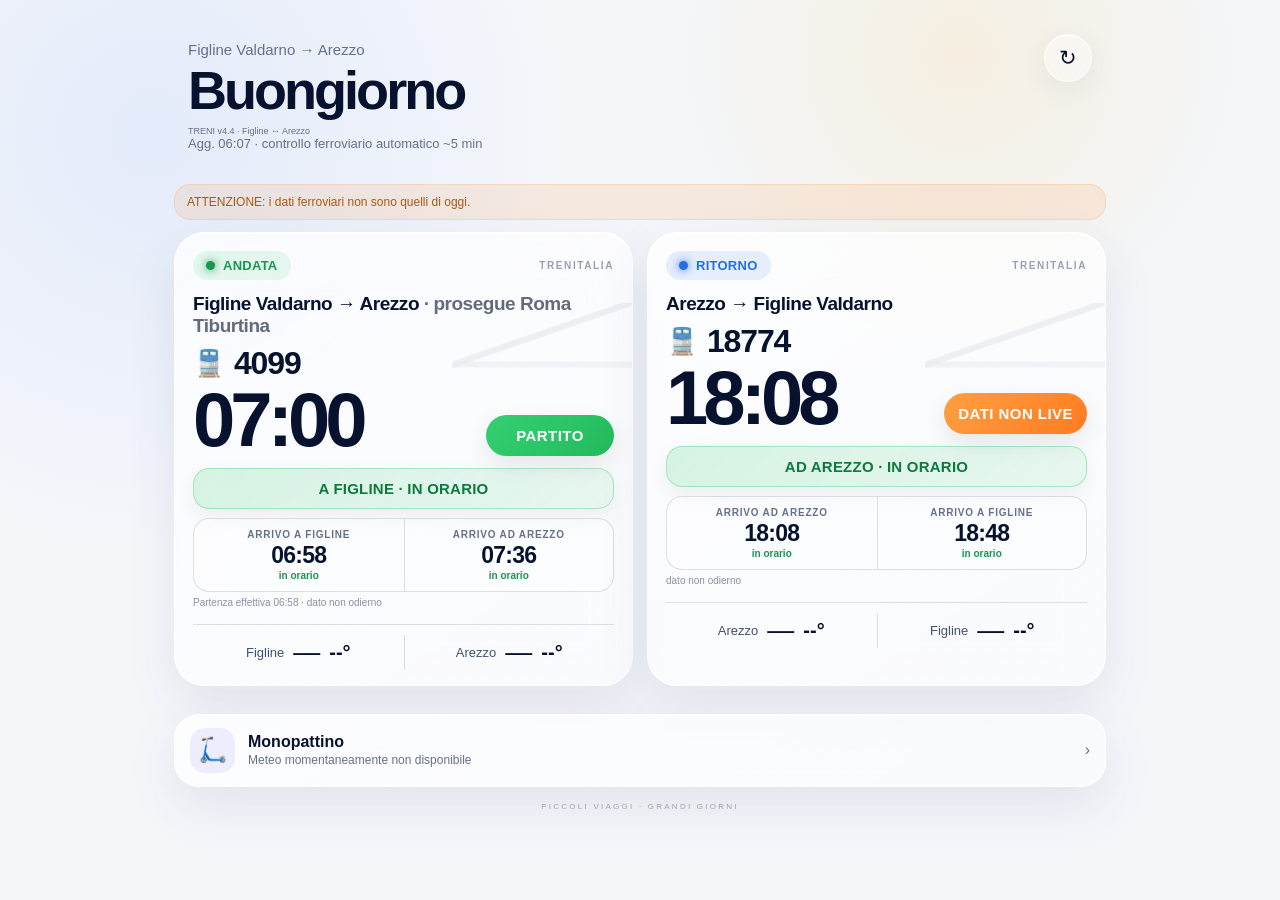
==== treno-v4.html @ 1730303d "Divide la barra orari tra stazione di salita e destinazione" ====
<!doctype html>
<html lang="it">
<head>
  <meta charset="utf-8">
<meta http-equiv="Cache-Control" content="no-cache, no-store, must-revalidate">
<meta http-equiv="Pragma" content="no-cache">
<meta http-equiv="Expires" content="0">
  <meta name="viewport" content="width=device-width,initial-scale=1,viewport-fit=cover">
  <meta name="theme-color" content="#f7f9fc" media="(prefers-color-scheme: light)">
  <meta name="theme-color" content="#080a0f" media="(prefers-color-scheme: dark)">
  <meta name="apple-mobile-web-app-capable" content="yes">
  <meta name="apple-mobile-web-app-status-bar-style" content="black-translucent">
  <meta name="apple-mobile-web-app-title" content="Treni Figline">
  <meta name="format-detection" content="telephone=no">
  <link rel="manifest" href="./manifest.webmanifest">
  <link rel="icon" href="./icon.svg" type="image/svg+xml">
  <title>Treni Figline ↔ Arezzo v4</title>
  <style>
    :root{
      color-scheme:light dark;
      --bg:#f4f6fa;--text:#07122f;--muted:#65708a;--border:rgba(103,116,145,.22);
      --shadow:0 18px 50px rgba(54,72,104,.10);--green:#28c866;--orange:#ff8a2b;
      --red:#ff4d4f;--blue:#3478f6;--purple:#6c63ff;
    }
    *{box-sizing:border-box}
    html,body{margin:0;min-height:100%;background:
      radial-gradient(circle at 75% 6%,rgba(255,209,112,.18),transparent 24%),
      radial-gradient(circle at 12% 15%,rgba(130,170,255,.14),transparent 30%),var(--bg);
      color:var(--text);font-family:-apple-system,BlinkMacSystemFont,"SF Pro Display","Segoe UI",sans-serif;
      -webkit-font-smoothing:antialiased}
    body{min-height:100dvh;overflow-x:hidden}
    button{font:inherit;color:inherit;-webkit-tap-highlight-color:transparent}
    .app{width:min(100%,520px);min-height:100dvh;margin:0 auto;padding:
      max(14px,env(safe-area-inset-top)) max(14px,env(safe-area-inset-right))
      max(16px,env(safe-area-inset-bottom)) max(14px,env(safe-area-inset-left));position:relative}
    .hero{position:relative;min-height:174px;padding:10px 6px 12px;overflow:hidden;border-radius:0 0 34px 34px}
    .hero:before,.hero:after{content:"";position:absolute;pointer-events:none;z-index:-2}
    .hero:before{left:-15%;right:-12%;bottom:4px;height:88px;background:
      radial-gradient(ellipse at 13% 100%,rgba(102,126,162,.22) 0 44%,transparent 45%),
      radial-gradient(ellipse at 48% 105%,rgba(112,133,165,.20) 0 50%,transparent 51%),
      radial-gradient(ellipse at 83% 108%,rgba(83,110,150,.18) 0 49%,transparent 50%)}
    .hero:after{width:92px;height:92px;border-radius:50%;right:18px;top:70px;background:rgba(255,218,128,.24);box-shadow:0 0 55px rgba(255,211,102,.22);z-index:-3}
    .topline{display:flex;align-items:flex-start;justify-content:space-between;gap:10px}
    .route-mini{font-size:15px;color:var(--muted);margin-top:7px}
    h1{font-size:clamp(38px,11vw,54px);letter-spacing:-.055em;line-height:.94;margin:7px 0 10px;font-weight:760}
    .refresh-meta{font-size:13px;color:var(--muted)}
    .actions{display:flex;gap:8px}
    .circle{width:48px;height:48px;border:1px solid rgba(255,255,255,.58);background:rgba(255,255,255,.40);
      backdrop-filter:blur(22px);-webkit-backdrop-filter:blur(22px);border-radius:50%;display:grid;place-items:center;
      font-size:21px;box-shadow:inset 0 1px 0 rgba(255,255,255,.7),0 8px 28px rgba(43,60,90,.08);cursor:pointer}
    .circle:active{transform:scale(.985)}
    .cards{display:grid;gap:14px}
    .glass{background:linear-gradient(145deg,rgba(255,255,255,.78),rgba(255,255,255,.55));
      border:1px solid rgba(255,255,255,.76);backdrop-filter:blur(26px) saturate(145%);
      -webkit-backdrop-filter:blur(26px) saturate(145%);box-shadow:var(--shadow),inset 0 1px 0 rgba(255,255,255,.88)}
    .train-card{border-radius:30px;padding:18px 18px 15px;position:relative;overflow:hidden;min-height:310px}
    .train-card:after{content:"";position:absolute;right:-12px;top:70px;width:190px;height:100px;opacity:.10;
      background:linear-gradient(160deg,transparent 0 34%,rgba(65,89,126,.75) 35% 38%,transparent 39%),
      linear-gradient(180deg,transparent 0 58%,rgba(65,89,126,.55) 59% 64%,transparent 65%);transform:skewX(-8deg);pointer-events:none}
    .card-head{display:flex;align-items:center;justify-content:space-between;gap:10px}
    .trip-pill{display:inline-flex;align-items:center;gap:8px;padding:7px 13px;border-radius:999px;font-size:13px;font-weight:780;letter-spacing:.02em}
    .trip-pill.out{color:#179650;background:rgba(40,200,102,.10)} .trip-pill.back{color:#246de4;background:rgba(52,120,246,.11)}
    .dot{width:9px;height:9px;border-radius:50%;background:currentColor;box-shadow:0 0 10px currentColor}
    .brand{font-size:10px;font-weight:750;letter-spacing:.16em;color:#98a0b3}
    .route-line{font-size:19px;font-weight:650;letter-spacing:-.025em;margin-top:13px}
    .train-number{display:flex;align-items:center;gap:10px;margin-top:8px;font-size:32px;font-weight:780;letter-spacing:-.035em}
    .train-glyph{font-size:26px;opacity:.82}
    .main-row{display:flex;align-items:end;justify-content:space-between;gap:12px;margin-top:3px}
    .departure{font-size:clamp(58px,18vw,82px);font-weight:790;letter-spacing:-.065em;line-height:.93}
    .status-pill{display:inline-flex;align-items:center;justify-content:center;gap:8px;min-width:128px;padding:12px 14px;border-radius:999px;
      font-size:15px;font-weight:800;letter-spacing:.03em;box-shadow:0 9px 24px rgba(0,0,0,.09)}
    .status-pill.ok{background:linear-gradient(135deg,#35cf73,#22ba5b);color:#fff}
    .status-pill.delay{background:linear-gradient(135deg,#ff9f43,#ff7b20);color:#fff}
    .status-pill.bad{background:linear-gradient(135deg,#ff625f,#eb3438);color:#fff}
    .status-pill.neutral{background:rgba(119,130,151,.13);color:var(--muted);box-shadow:none}
    .punctuality{display:flex;align-items:center;justify-content:center;width:100%;margin-top:12px;padding:11px 14px;border-radius:16px;font-size:15px;font-weight:900;letter-spacing:.015em;border:1px solid transparent;box-shadow:0 8px 22px rgba(0,0,0,.06)}
    .punctuality.ok{color:#0d7a3d;background:linear-gradient(135deg,rgba(40,200,102,.18),rgba(40,200,102,.09));border-color:rgba(40,200,102,.32)}
    .punctuality.late{color:#fff;background:linear-gradient(135deg,#ff625f,#e73a40);border-color:rgba(255,77,79,.45);box-shadow:0 10px 24px rgba(231,58,64,.20)}
    .punctuality.early{color:#1e63c9;background:linear-gradient(135deg,rgba(52,120,246,.18),rgba(52,120,246,.09));border-color:rgba(52,120,246,.30)}
    .punctuality.bad{color:#fff;background:linear-gradient(135deg,#ff3b30,#c71f2a);border-color:rgba(255,59,48,.48);box-shadow:0 10px 24px rgba(199,31,42,.22)}
    .timing-split{display:grid;grid-template-columns:1fr 1fr;margin-top:9px;border:1px solid var(--border);border-radius:16px;overflow:hidden;background:rgba(255,255,255,.30)}
    .timing-cell{padding:10px 8px;text-align:center;min-width:0}
    .timing-cell+.timing-cell{border-left:1px solid var(--border)}
    .timing-label{font-size:10px;font-weight:800;letter-spacing:.08em;color:var(--muted);text-transform:uppercase;white-space:nowrap}
    .timing-time{font-size:23px;font-weight:820;letter-spacing:-.035em;margin-top:2px}
    .timing-delta{font-size:10px;font-weight:800;margin-top:1px;color:var(--muted)}
    .timing-delta.late{color:#d6373e}.timing-delta.early{color:#246de4}.timing-delta.ok{color:#179650}
    .subinfo{font-size:14px;color:#4e5a75;margin-top:7px;min-height:19px}
    .live-note{font-size:10px;color:#8791a7;margin-top:5px;min-height:14px}
    .divider{height:1px;background:var(--border);margin:13px 0 10px}
    .weather-strip{display:grid;grid-template-columns:1fr 1fr;align-items:center}
    .weather-item{display:flex;align-items:center;justify-content:center;gap:9px;min-width:0;padding:4px 6px}
    .weather-item+.weather-item{border-left:1px solid var(--border)}
    .weather-city{font-size:13px;color:#42516f;white-space:nowrap}.weather-ico{font-size:27px;line-height:1}
    .weather-temp{font-size:20px;font-weight:700;white-space:nowrap}
    .scooter{border-radius:25px;padding:13px 15px;display:flex;align-items:center;gap:13px;margin-top:14px}
    .scooter-icon{width:45px;height:45px;border-radius:15px;display:grid;place-items:center;font-size:24px;background:rgba(108,99,255,.10)}
    .scooter-copy{min-width:0;flex:1}.scooter-title{font-weight:750;font-size:16px}.scooter-sub{font-size:12px;color:var(--muted);margin-top:2px}
    .notice{display:none;margin:0 0 12px;padding:10px 12px;border-radius:16px;background:rgba(255,138,43,.12);color:#a75a15;
      font-size:12px;border:1px solid rgba(255,138,43,.18)} .notice.show{display:block}
    .footer{text-align:center;color:#a0a7b8;font-size:8px;letter-spacing:.28em;margin:15px 0 0;text-transform:uppercase}
    @media(max-height:760px){
      .app{padding-top:max(8px,env(safe-area-inset-top))}.hero{min-height:128px}.hero:after{top:44px}
      h1{font-size:37px;margin:4px 0 6px}.route-mini{margin-top:2px;font-size:13px}.refresh-meta{font-size:11px}
      .circle{width:42px;height:42px;font-size:18px}.cards{gap:9px}.train-card{min-height:0;padding:14px 15px 12px;border-radius:25px}
      .trip-pill{padding:5px 10px;font-size:11px}.route-line{font-size:16px;margin-top:8px}.train-number{font-size:26px;margin-top:5px}
      .train-glyph{font-size:21px}.departure{font-size:55px}.status-pill{padding:9px 11px;min-width:111px;font-size:13px}
      .subinfo{font-size:12px;margin-top:4px}.live-note{font-size:9px}.divider{margin:9px 0 6px}
      .weather-ico{font-size:22px}.weather-temp{font-size:17px}.weather-city{font-size:11px}
      .scooter{padding:9px 12px;margin-top:9px}.scooter-icon{width:38px;height:38px;font-size:20px}.scooter-title{font-size:14px}.scooter-sub{font-size:10px}.footer{display:none}
    }
    @media(min-width:700px){
      .app{width:min(100%,980px);padding:24px}.hero{min-height:160px;padding-inline:14px}.cards{grid-template-columns:1fr 1fr}
      .scooter{grid-column:1/-1}.train-card{min-height:360px}.departure{font-size:76px}
    }
    @media(prefers-color-scheme:dark){
      :root{--bg:#080a0f;--text:#f5f7ff;--muted:#9aa5bd;--border:rgba(255,255,255,.13);--shadow:0 18px 60px rgba(0,0,0,.26)}
      .glass{background:linear-gradient(145deg,rgba(35,40,53,.82),rgba(18,21,30,.69));border-color:rgba(255,255,255,.12);box-shadow:var(--shadow),inset 0 1px 0 rgba(255,255,255,.10)}
      .circle{background:rgba(40,44,57,.65);border-color:rgba(255,255,255,.11)}.subinfo,.weather-city{color:#b8c1d4}.timing-split{background:rgba(255,255,255,.035)}.punctuality.ok{color:#77e6a2}.punctuality.late{color:#ff8b8e}.punctuality.early{color:#8fb8ff}
    }
  </style>

<script>
(function(){
  try{
    const UI_BUILD="44";
    const u=new URL(location.href);
    if(u.searchParams.get("build")!==UI_BUILD){
      u.searchParams.set("build",UI_BUILD);
      location.replace(u.toString());
      return;
    }
  }catch(e){}

  try{
    if("serviceWorker" in navigator){
      navigator.serviceWorker.getRegistrations().then(function(rs){
        return Promise.all(rs.map(function(r){return r.unregister();}));
      }).catch(function(){});
    }
    if("caches" in window){
      caches.keys().then(function(keys){
        return Promise.all(keys.map(function(k){return caches.delete(k);}));
      }).catch(function(){});
    }
  }catch(e){}
})();
</script>

</head>
<body>
<main class="app">
  <section class="hero">
    <div class="topline">
      <div>
        <div class="route-mini">Figline Valdarno → Arezzo</div>
        <h1 id="greeting">Buongiorno</h1><div style="font-size:9px;color:var(--muted);margin-top:4px">TRENI v4.4 · Figline ↔ Arezzo</div>
        <div id="refreshMeta" class="refresh-meta">Caricamento dati…</div>
      </div>
      <div class="actions"><button id="refreshBtn" class="circle" type="button" aria-label="Aggiorna">↻</button></div>
    </div>
  </section>

  <div id="notice" class="notice"></div>

  <section class="cards">
    <article class="train-card glass">
      <div class="card-head"><span class="trip-pill out"><span class="dot"></span>ANDATA</span><span class="brand">TRENITALIA</span></div>
      <div class="route-line">Figline Valdarno → Arezzo <span style="opacity:.62">· prosegue Roma Tiburtina</span></div>
      <div class="train-number"><span class="train-glyph">🚆</span><span>4099</span></div>
      <div class="main-row"><div id="outDeparture" class="departure">07:00</div><div id="outStatus" class="status-pill neutral">PROGRAMMATO</div></div>
      <div id="outPunctuality" class="punctuality ok">A FIGLINE · IN ORARIO</div><div id="outInfo" class="timing-split">
        <div class="timing-cell"><div class="timing-label">Arrivo a Figline</div><div id="outBoardTime" class="timing-time">07:00</div><div id="outBoardDelta" class="timing-delta ok">in orario</div></div>
        <div class="timing-cell"><div class="timing-label">Arrivo ad Arezzo</div><div id="outDestTime" class="timing-time">07:36</div><div id="outDestDelta" class="timing-delta ok">in orario</div></div>
      </div>
      <div id="outLive" class="live-note">Dati live in caricamento…</div>
      <div class="divider"></div>
      <div class="weather-strip">
        <div class="weather-item"><span class="weather-city">Figline</span><span id="fmI" class="weather-ico">—</span><span id="fmT" class="weather-temp">--°</span></div>
        <div class="weather-item"><span class="weather-city">Arezzo</span><span id="amI" class="weather-ico">—</span><span id="amT" class="weather-temp">--°</span></div>
      </div>
    </article>

    <article class="train-card glass">
      <div class="card-head"><span class="trip-pill back"><span class="dot"></span>RITORNO</span><span class="brand">TRENITALIA</span></div>
      <div class="route-line">Arezzo → Figline Valdarno</div>
      <div class="train-number"><span class="train-glyph">🚆</span><span>18774</span></div>
      <div class="main-row"><div id="backDeparture" class="departure">18:08</div><div id="backStatus" class="status-pill neutral">PROGRAMMATO</div></div>
      <div id="backPunctuality" class="punctuality ok">AD AREZZO · IN ORARIO</div><div id="backInfo" class="timing-split">
        <div class="timing-cell"><div class="timing-label">Arrivo ad Arezzo</div><div id="backBoardTime" class="timing-time">18:08</div><div id="backBoardDelta" class="timing-delta ok">in orario</div></div>
        <div class="timing-cell"><div class="timing-label">Arrivo a Figline</div><div id="backDestTime" class="timing-time">18:48</div><div id="backDestDelta" class="timing-delta ok">in orario</div></div>
      </div>
      <div id="backLive" class="live-note">Dati live in caricamento…</div>
      <div class="divider"></div>
      <div class="weather-strip">
        <div class="weather-item"><span class="weather-city">Arezzo</span><span id="aeI" class="weather-ico">—</span><span id="aeT" class="weather-temp">--°</span></div>
        <div class="weather-item"><span class="weather-city">Figline</span><span id="feI" class="weather-ico">—</span><span id="feT" class="weather-temp">--°</span></div>
      </div>
    </article>

    <aside class="scooter glass">
      <div class="scooter-icon">🛴</div>
      <div class="scooter-copy"><div class="scooter-title">Monopattino</div><div id="scooterNote" class="scooter-sub">Controlla pioggia e ritardo prima di uscire</div></div>
      <div style="color:var(--muted)">›</div>
    </aside>
  </section>
  <div class="footer">piccoli viaggi · grandi giorni</div>
</main>

<script>
(()=>{
"use strict";
const VERSION="4.4-github-only";
const FIGLINE={lat:43.6198,lon:11.4719}, AREZZO={lat:43.4633,lon:11.8796};
const $=s=>document.querySelector(s);
const ui={
 greeting:$("#greeting"),meta:$("#refreshMeta"),refresh:$("#refreshBtn"),notice:$("#notice"),
 outDeparture:$("#outDeparture"),outStatus:$("#outStatus"),outPunctuality:$("#outPunctuality"),outInfo:$("#outInfo"),outLive:$("#outLive"),outBoardTime:$("#outBoardTime"),outBoardDelta:$("#outBoardDelta"),outDestTime:$("#outDestTime"),outDestDelta:$("#outDestDelta"),
 backDeparture:$("#backDeparture"),backStatus:$("#backStatus"),backPunctuality:$("#backPunctuality"),backInfo:$("#backInfo"),backLive:$("#backLive"),backBoardTime:$("#backBoardTime"),backBoardDelta:$("#backBoardDelta"),backDestTime:$("#backDestTime"),backDestDelta:$("#backDestDelta"),
 fmI:$("#fmI"),fmT:$("#fmT"),amI:$("#amI"),amT:$("#amT"),aeI:$("#aeI"),aeT:$("#aeT"),feI:$("#feI"),feT:$("#feT"),
 scooter:$("#scooterNote")
};
function romeDateParts(date=new Date()){
 const p=new Intl.DateTimeFormat("en-CA",{timeZone:"Europe/Rome",year:"numeric",month:"2-digit",day:"2-digit",hour:"2-digit",minute:"2-digit",hourCycle:"h23"}).formatToParts(date);
 return Object.fromEntries(p.filter(x=>x.type!=="literal").map(x=>[x.type,x.value]));
}
function todayRome(){const p=romeDateParts();return `${p.year}-${p.month}-${p.day}`}
function clock(date=new Date()){const p=romeDateParts(date);return `${p.hour}:${p.minute}`}
function setGreeting(){const h=Number(romeDateParts().hour);ui.greeting.textContent=h<12?"Buongiorno":h<18?"Buon pomeriggio":"Buonasera"}
function statusClass(el,c){el.className="status-pill "+c}

function dataAgeMinutes(iso){
 if(!iso)return Infinity;
 const t=Date.parse(iso); if(!Number.isFinite(t))return Infinity;
 return Math.max(0,(Date.now()-t)/60000);
}

function renderTrain(key,d){
 const dep=key==="out"?ui.outDeparture:ui.backDeparture, st=key==="out"?ui.outStatus:ui.backStatus,
 punct=key==="out"?ui.outPunctuality:ui.backPunctuality,
 inf=key==="out"?ui.outInfo:ui.backInfo, live=key==="out"?ui.outLive:ui.backLive;
 if(d?.departureScheduled)dep.textContent=d.departureScheduled;
 let cls="neutral",txt="IN ORARIO";
 const boardingDelay=Number(d?.boardingDelayMinutes ?? d?.delayMinutes ?? 0);
 if(d?.cancelled){txt="SOPPRESSO";cls="bad"}
 else if(d?.departureActual){
   txt=boardingDelay>0?`PARTITO +${Math.round(boardingDelay)}`:"PARTITO";
   cls=boardingDelay>=15?"bad":boardingDelay>0?"delay":"ok";
 }
 else if(boardingDelay>0){
   txt=`+ ${Math.round(boardingDelay)} MIN`;
   cls=boardingDelay>=15?"bad":"delay";
 }else{
   txt="IN ORARIO";cls="ok";
 }
 st.textContent=txt;statusClass(st,cls);

 const stationLabel=key==="out"?"A FIGLINE":"AD AREZZO";
 let pTxt="IN ORARIO",pCls="ok";
 if(d?.cancelled){pTxt="SOPPRESSO";pCls="bad"}
 else if(boardingDelay>0){pTxt=`+ ${Math.round(boardingDelay)} MIN`;pCls="late"}
 else if(boardingDelay<0){pTxt=`− ${Math.abs(Math.round(boardingDelay))} MIN`;pCls="early"}
 punct.textContent=`${stationLabel} · ${pTxt}`;
 punct.className="punctuality "+pCls;

 const boardTime=d?.boardingArrivalActual||d?.boardingArrivalExpected||d?.departureExpected||d?.departureScheduled||"--:--";
 const destTime=d?.arrivalActual||d?.arrivalExpected||d?.arrivalScheduled||"--:--";
 const destDelay=Number(d?.destinationDelayMinutes ?? d?.delayMinutes ?? 0);
 const boardTimeEl=key==="out"?ui.outBoardTime:ui.backBoardTime;
 const boardDeltaEl=key==="out"?ui.outBoardDelta:ui.backBoardDelta;
 const destTimeEl=key==="out"?ui.outDestTime:ui.backDestTime;
 const destDeltaEl=key==="out"?ui.outDestDelta:ui.backDestDelta;
 const deltaView=(mins)=>{
   const n=Math.round(Number(mins)||0);
   if(n>0)return {text:`+${n} min`,cls:"late"};
   if(n<0)return {text:`−${Math.abs(n)} min`,cls:"early"};
   return {text:"in orario",cls:"ok"};
 };
 const bd=deltaView(boardingDelay),dd=deltaView(destDelay);
 boardTimeEl.textContent=boardTime; boardDeltaEl.textContent=bd.text; boardDeltaEl.className="timing-delta "+bd.cls;
 destTimeEl.textContent=destTime; destDeltaEl.textContent=dd.text; destDeltaEl.className="timing-delta "+dd.cls;
 let bits=[];
 if(d?.departureActual)bits.push(`Partenza effettiva ${d.departureActual}`);
 else if(d?.trainStarted && d?.lastDetection)bits.push(`Treno in viaggio · ultimo rilevamento: ${d.lastDetection}`);
 else if(d?.lastDetection && d.lastDetection!=="--")bits.push(`Ultimo rilevamento: ${d.lastDetection}`);
 if(d?.dataDate && d.dataDate!==todayRome())bits.push("dato non odierno");
 if(d?.fetchError)bits.push("ultimo aggiornamento live non riuscito");
 live.textContent=bits.length?bits.join(" · "):"Stato live ViaggiaTreno";
}
function weatherIcon(code){
 code=Number(code);if(code===0)return"☀️";if([1,2].includes(code))return"🌤️";if(code===3)return"☁️";
 if([45,48].includes(code))return"🌫️";if([51,53,55,56,57].includes(code))return"🌦️";
 if([61,63,65,66,67,80,81,82].includes(code))return"🌧️";if([71,73,75,77,85,86].includes(code))return"🌨️";
 if([95,96,99].includes(code))return"⛈️";return"🌥️";
}
async function forecast(point){
 const q=new URLSearchParams({latitude:String(point.lat),longitude:String(point.lon),hourly:"temperature_2m,weather_code,precipitation_probability",timezone:"Europe/Rome",forecast_days:"1"});
 const r=await fetch(`https://api.open-meteo.com/v1/forecast?${q}`,{cache:"no-store"});if(!r.ok)throw new Error("meteo");return r.json();
}
function atHour(d,h){
 const hh=String(h).padStart(2,"0")+":00",times=d?.hourly?.time||[];let i=times.findIndex(x=>x.endsWith(hh));if(i<0)i=0;
 return {temp:Math.round(d.hourly.temperature_2m[i]),code:d.hourly.weather_code[i],rain:Number(d.hourly.precipitation_probability[i]||0)}
}
function putWeather(o,ico,temp){ico.textContent=weatherIcon(o.code);temp.textContent=`${o.temp}°`}
async function loadWeather(){
 try{
  const [f,a]=await Promise.all([forecast(FIGLINE),forecast(AREZZO)]);
  const fm=atHour(f,7),am=atHour(a,8),ae=atHour(a,18),fe=atHour(f,19);
  putWeather(fm,ui.fmI,ui.fmT);putWeather(am,ui.amI,ui.amT);putWeather(ae,ui.aeI,ui.aeT);putWeather(fe,ui.feI,ui.feT);
  const wet=[fm,am,ae,fe].some(x=>x.rain>=45||["🌧️","⛈️","🌨️"].includes(weatherIcon(x.code)));
  ui.scooter.textContent=wet?"Possibile pioggia: controlla prima di partire col monopattino":"Meteo favorevole: controlla comunque lo stato del treno prima di uscire";
 }catch(e){ui.scooter.textContent="Meteo momentaneamente non disponibile"}
}
async function loadTrains(){
 const r=await fetch(`./data/trains.json?v=${Date.now()}`,{cache:"no-store"});
 if(!r.ok)throw new Error("Dati ferroviari non disponibili");
 const data=await r.json();
 renderTrain("out",data?.trains?.["4099"]);renderTrain("back",data?.trains?.["18774"]);
 const staleDay=data?.dataDate && data.dataDate!==todayRome();
 const age=dataAgeMinutes(data?.generatedAt);
 if(staleDay || age>25){
   ui.notice.textContent=staleDay
     ?"ATTENZIONE: i dati ferroviari non sono quelli di oggi."
     :`ATTENZIONE: ultimo controllo ferroviario ${Math.round(age)} minuti fa.`;
   ui.notice.classList.add("show");
   // Evita di far credere che "PROGRAMMATO" sia uno stato live quando il backend è fermo.
   for(const el of [ui.outStatus,ui.backStatus]){
     if(el.textContent==="IN ORARIO"){el.textContent="DATI NON LIVE";statusClass(el,"delay")}
   }
 }else{ui.notice.classList.remove("show")}
 return data;
}
async function refreshAll(){
 ui.refresh.disabled=true;ui.refresh.textContent="…";let trainOk=false;
 try{await loadTrains();trainOk=true}catch(e){
  ui.notice.textContent="Dati live dei treni momentaneamente non disponibili. Gli orari programmati restano visibili.";
  ui.notice.classList.add("show");
 }
 await loadWeather();
 ui.meta.textContent=`Agg. ${clock()} · controllo ferroviario automatico ~5 min${trainOk?"":" · offline"}`;
 ui.refresh.disabled=false;ui.refresh.textContent="↻";
}
ui.refresh.addEventListener("click",refreshAll);
document.addEventListener("visibilitychange",()=>{if(document.visibilityState==="visible")refreshAll()});
setGreeting();setInterval(setGreeting,60000);refreshAll();setInterval(refreshAll,120000);
})();
</script>
</body></html>
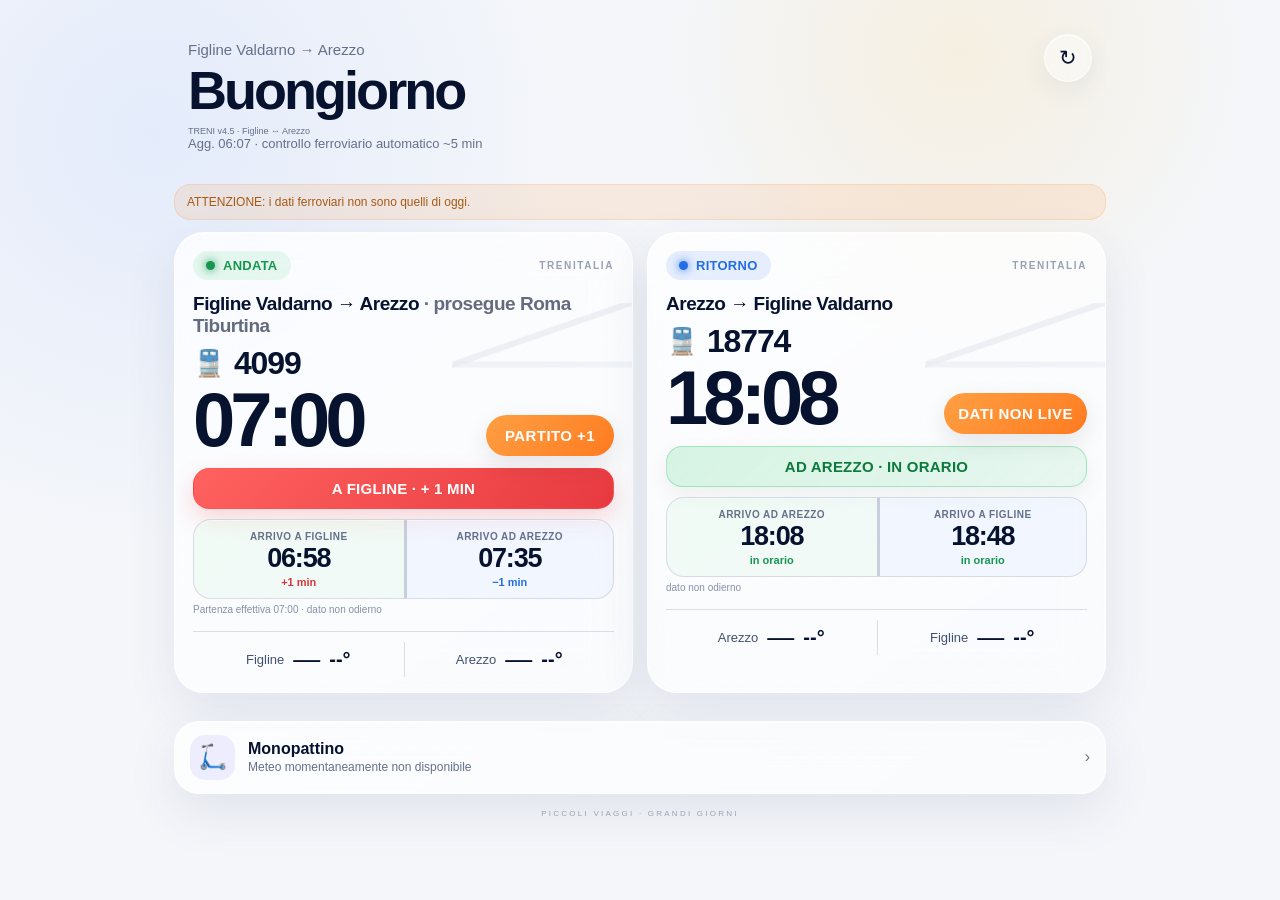
==== commit e4473709: "Rende evidente la divisione in due degli orari" ====
--- a/treno-v4.html
+++ b/treno-v4.html
@@ -78,12 +78,14 @@
     .punctuality.late{color:#fff;background:linear-gradient(135deg,#ff625f,#e73a40);border-color:rgba(255,77,79,.45);box-shadow:0 10px 24px rgba(231,58,64,.20)}
     .punctuality.early{color:#1e63c9;background:linear-gradient(135deg,rgba(52,120,246,.18),rgba(52,120,246,.09));border-color:rgba(52,120,246,.30)}
     .punctuality.bad{color:#fff;background:linear-gradient(135deg,#ff3b30,#c71f2a);border-color:rgba(255,59,48,.48);box-shadow:0 10px 24px rgba(199,31,42,.22)}
-    .timing-split{display:grid;grid-template-columns:1fr 1fr;margin-top:9px;border:1px solid var(--border);border-radius:16px;overflow:hidden;background:rgba(255,255,255,.30)}
-    .timing-cell{padding:10px 8px;text-align:center;min-width:0}
-    .timing-cell+.timing-cell{border-left:1px solid var(--border)}
-    .timing-label{font-size:10px;font-weight:800;letter-spacing:.08em;color:var(--muted);text-transform:uppercase;white-space:nowrap}
-    .timing-time{font-size:23px;font-weight:820;letter-spacing:-.035em;margin-top:2px}
-    .timing-delta{font-size:10px;font-weight:800;margin-top:1px;color:var(--muted)}
+    .timing-split{display:grid;grid-template-columns:1fr 1fr;margin-top:10px;border:1px solid rgba(82,96,126,.22);border-radius:18px;overflow:hidden;background:rgba(255,255,255,.36);box-shadow:inset 0 1px 0 rgba(255,255,255,.75)}
+    .timing-cell{position:relative;padding:11px 7px 10px;text-align:center;min-width:0}
+    .timing-cell:first-child{background:rgba(40,200,102,.055)}
+    .timing-cell:last-child{background:rgba(52,120,246,.055)}
+    .timing-cell+.timing-cell{border-left:3px solid rgba(92,104,132,.28)}
+    .timing-label{font-size:10px;font-weight:850;letter-spacing:.045em;color:var(--muted);text-transform:uppercase;white-space:nowrap}
+    .timing-time{font-size:27px;font-weight:850;letter-spacing:-.045em;margin-top:3px;line-height:1}
+    .timing-delta{font-size:11px;font-weight:850;margin-top:4px;color:var(--muted)}
     .timing-delta.late{color:#d6373e}.timing-delta.early{color:#246de4}.timing-delta.ok{color:#179650}
     .subinfo{font-size:14px;color:#4e5a75;margin-top:7px;min-height:19px}
     .live-note{font-size:10px;color:#8791a7;margin-top:5px;min-height:14px}
@@ -116,14 +118,14 @@
     @media(prefers-color-scheme:dark){
       :root{--bg:#080a0f;--text:#f5f7ff;--muted:#9aa5bd;--border:rgba(255,255,255,.13);--shadow:0 18px 60px rgba(0,0,0,.26)}
       .glass{background:linear-gradient(145deg,rgba(35,40,53,.82),rgba(18,21,30,.69));border-color:rgba(255,255,255,.12);box-shadow:var(--shadow),inset 0 1px 0 rgba(255,255,255,.10)}
-      .circle{background:rgba(40,44,57,.65);border-color:rgba(255,255,255,.11)}.subinfo,.weather-city{color:#b8c1d4}.timing-split{background:rgba(255,255,255,.035)}.punctuality.ok{color:#77e6a2}.punctuality.late{color:#ff8b8e}.punctuality.early{color:#8fb8ff}
+      .circle{background:rgba(40,44,57,.65);border-color:rgba(255,255,255,.11)}.subinfo,.weather-city{color:#b8c1d4}.timing-split{background:rgba(255,255,255,.035);border-color:rgba(255,255,255,.13)}.timing-cell:first-child{background:rgba(40,200,102,.07)}.timing-cell:last-child{background:rgba(52,120,246,.07)}.timing-cell+.timing-cell{border-left-color:rgba(255,255,255,.22)}.punctuality.ok{color:#77e6a2}.punctuality.late{color:#ff8b8e}.punctuality.early{color:#8fb8ff}
     }
   </style>
 
 <script>
 (function(){
   try{
-    const UI_BUILD="44";
+    const UI_BUILD="45";
     const u=new URL(location.href);
     if(u.searchParams.get("build")!==UI_BUILD){
       u.searchParams.set("build",UI_BUILD);
@@ -154,7 +156,7 @@
     <div class="topline">
       <div>
         <div class="route-mini">Figline Valdarno → Arezzo</div>
-        <h1 id="greeting">Buongiorno</h1><div style="font-size:9px;color:var(--muted);margin-top:4px">TRENI v4.4 · Figline ↔ Arezzo</div>
+        <h1 id="greeting">Buongiorno</h1><div style="font-size:9px;color:var(--muted);margin-top:4px">TRENI v4.5 · Figline ↔ Arezzo</div>
         <div id="refreshMeta" class="refresh-meta">Caricamento dati…</div>
       </div>
       <div class="actions"><button id="refreshBtn" class="circle" type="button" aria-label="Aggiorna">↻</button></div>
@@ -210,7 +212,7 @@
 <script>
 (()=>{
 "use strict";
-const VERSION="4.4-github-only";
+const VERSION="4.5-github-only";
 const FIGLINE={lat:43.6198,lon:11.4719}, AREZZO={lat:43.4633,lon:11.8796};
 const $=s=>document.querySelector(s);
 const ui={
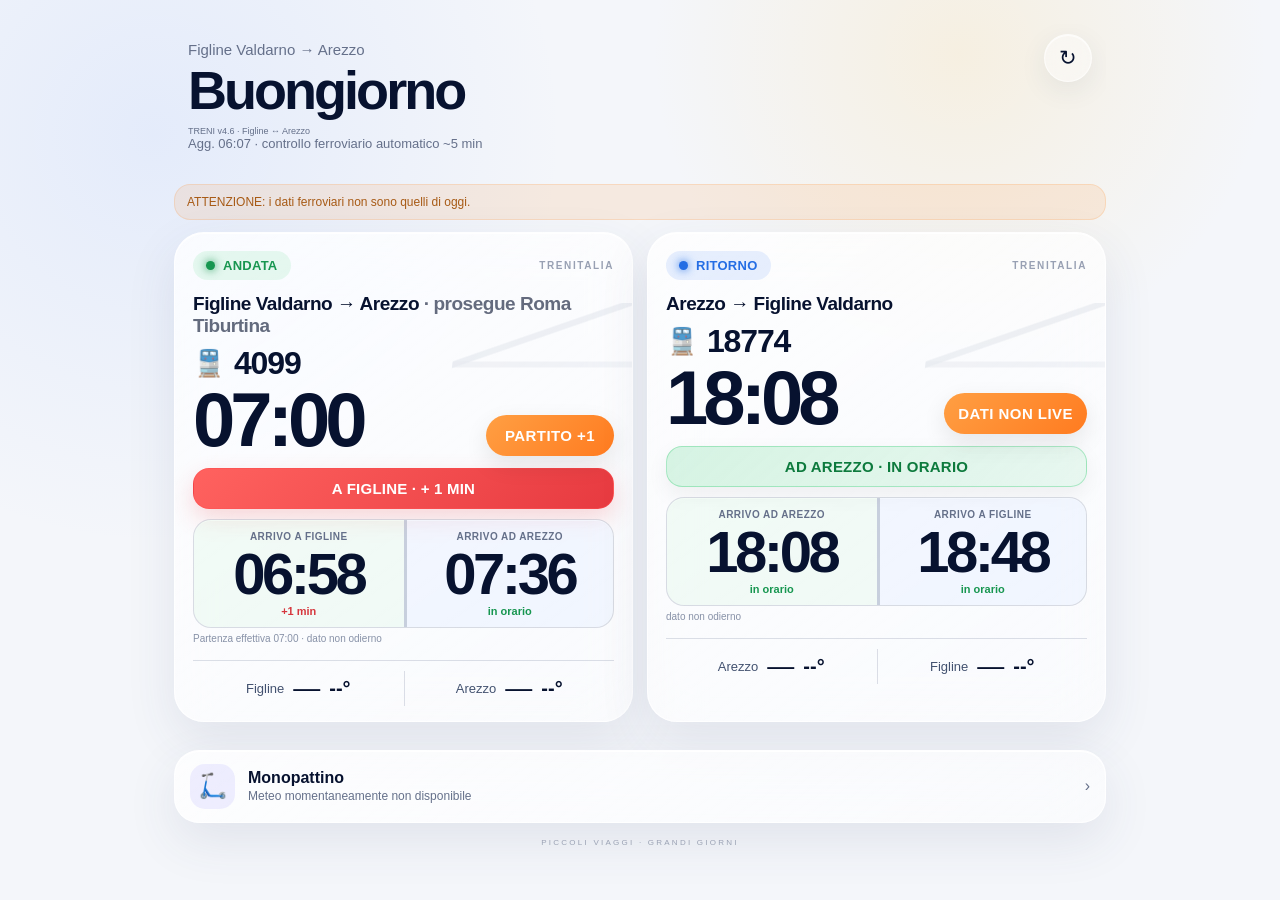
==== commit 4c45d2e8: "Ingrandisce gli orari di arrivo nella barra treni" ====
--- a/treno-v4.html
+++ b/treno-v4.html
@@ -84,7 +84,7 @@
     .timing-cell:last-child{background:rgba(52,120,246,.055)}
     .timing-cell+.timing-cell{border-left:3px solid rgba(92,104,132,.28)}
     .timing-label{font-size:10px;font-weight:850;letter-spacing:.045em;color:var(--muted);text-transform:uppercase;white-space:nowrap}
-    .timing-time{font-size:27px;font-weight:850;letter-spacing:-.045em;margin-top:3px;line-height:1}
+    .timing-time{font-size:52px;font-weight:900;letter-spacing:-.06em;margin-top:4px;line-height:.95;white-space:nowrap}
     .timing-delta{font-size:11px;font-weight:850;margin-top:4px;color:var(--muted)}
     .timing-delta.late{color:#d6373e}.timing-delta.early{color:#246de4}.timing-delta.ok{color:#179650}
     .subinfo{font-size:14px;color:#4e5a75;margin-top:7px;min-height:19px}
@@ -105,7 +105,7 @@
       .app{padding-top:max(8px,env(safe-area-inset-top))}.hero{min-height:128px}.hero:after{top:44px}
       h1{font-size:37px;margin:4px 0 6px}.route-mini{margin-top:2px;font-size:13px}.refresh-meta{font-size:11px}
       .circle{width:42px;height:42px;font-size:18px}.cards{gap:9px}.train-card{min-height:0;padding:14px 15px 12px;border-radius:25px}
-      .trip-pill{padding:5px 10px;font-size:11px}.route-line{font-size:16px;margin-top:8px}.train-number{font-size:26px;margin-top:5px}
+      .trip-pill{padding:5px 10px;font-size:11px}.route-line{font-size:16px;margin-top:8px}.train-number{font-size:26px;margin-top:5px}.timing-time{font-size:48px!important}
       .train-glyph{font-size:21px}.departure{font-size:55px}.status-pill{padding:9px 11px;min-width:111px;font-size:13px}
       .subinfo{font-size:12px;margin-top:4px}.live-note{font-size:9px}.divider{margin:9px 0 6px}
       .weather-ico{font-size:22px}.weather-temp{font-size:17px}.weather-city{font-size:11px}
@@ -113,7 +113,7 @@
     }
     @media(min-width:700px){
       .app{width:min(100%,980px);padding:24px}.hero{min-height:160px;padding-inline:14px}.cards{grid-template-columns:1fr 1fr}
-      .scooter{grid-column:1/-1}.train-card{min-height:360px}.departure{font-size:76px}
+      .scooter{grid-column:1/-1}.train-card{min-height:360px}.departure{font-size:76px}.timing-time{font-size:58px}
     }
     @media(prefers-color-scheme:dark){
       :root{--bg:#080a0f;--text:#f5f7ff;--muted:#9aa5bd;--border:rgba(255,255,255,.13);--shadow:0 18px 60px rgba(0,0,0,.26)}
@@ -125,7 +125,7 @@
 <script>
 (function(){
   try{
-    const UI_BUILD="45";
+    const UI_BUILD="46";
     const u=new URL(location.href);
     if(u.searchParams.get("build")!==UI_BUILD){
       u.searchParams.set("build",UI_BUILD);
@@ -156,7 +156,7 @@
     <div class="topline">
       <div>
         <div class="route-mini">Figline Valdarno → Arezzo</div>
-        <h1 id="greeting">Buongiorno</h1><div style="font-size:9px;color:var(--muted);margin-top:4px">TRENI v4.5 · Figline ↔ Arezzo</div>
+        <h1 id="greeting">Buongiorno</h1><div style="font-size:9px;color:var(--muted);margin-top:4px">TRENI v4.6 · Figline ↔ Arezzo</div>
         <div id="refreshMeta" class="refresh-meta">Caricamento dati…</div>
       </div>
       <div class="actions"><button id="refreshBtn" class="circle" type="button" aria-label="Aggiorna">↻</button></div>
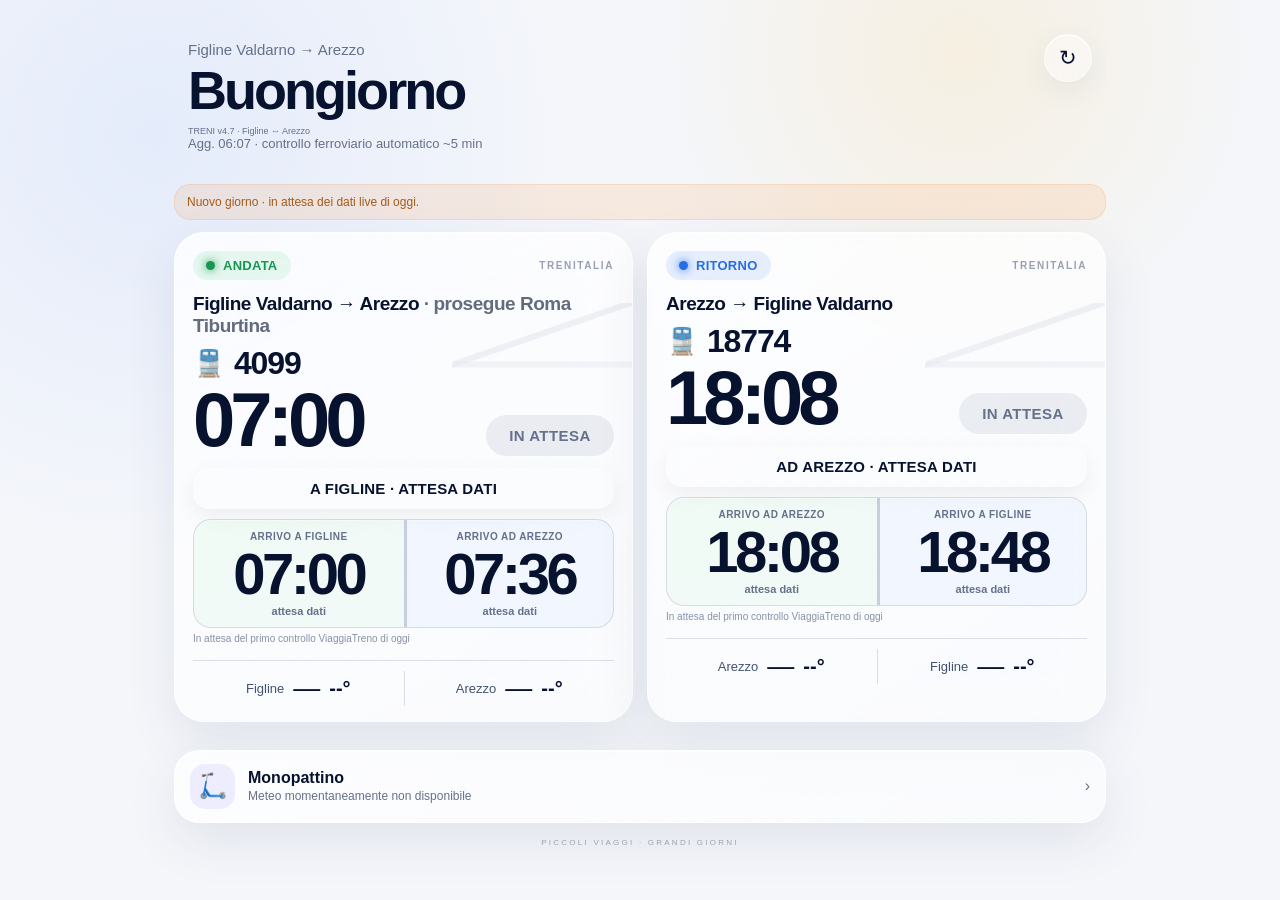
==== commit dd940637: "Reset giornaliero automatico a mezzanotte" ====
--- a/treno-v4.html
+++ b/treno-v4.html
@@ -125,7 +125,7 @@
 <script>
 (function(){
   try{
-    const UI_BUILD="46";
+    const UI_BUILD="47";
     const u=new URL(location.href);
     if(u.searchParams.get("build")!==UI_BUILD){
       u.searchParams.set("build",UI_BUILD);
@@ -156,7 +156,7 @@
     <div class="topline">
       <div>
         <div class="route-mini">Figline Valdarno → Arezzo</div>
-        <h1 id="greeting">Buongiorno</h1><div style="font-size:9px;color:var(--muted);margin-top:4px">TRENI v4.6 · Figline ↔ Arezzo</div>
+        <h1 id="greeting">Buongiorno</h1><div style="font-size:9px;color:var(--muted);margin-top:4px">TRENI v4.7 · Figline ↔ Arezzo</div>
         <div id="refreshMeta" class="refresh-meta">Caricamento dati…</div>
       </div>
       <div class="actions"><button id="refreshBtn" class="circle" type="button" aria-label="Aggiorna">↻</button></div>
@@ -212,7 +212,7 @@
 <script>
 (()=>{
 "use strict";
-const VERSION="4.5-github-only";
+const VERSION="4.7-github-only";
 const FIGLINE={lat:43.6198,lon:11.4719}, AREZZO={lat:43.4633,lon:11.8796};
 const $=s=>document.querySelector(s);
 const ui={
@@ -230,6 +230,31 @@
 function clock(date=new Date()){const p=romeDateParts(date);return `${p.hour}:${p.minute}`}
 function setGreeting(){const h=Number(romeDateParts().hour);ui.greeting.textContent=h<12?"Buongiorno":h<18?"Buon pomeriggio":"Buonasera"}
 function statusClass(el,c){el.className="status-pill "+c}
+
+function resetForNewDay(){
+ ui.outDeparture.textContent="07:00";
+ ui.backDeparture.textContent="18:08";
+
+ ui.outStatus.textContent="IN ATTESA"; statusClass(ui.outStatus,"neutral");
+ ui.backStatus.textContent="IN ATTESA"; statusClass(ui.backStatus,"neutral");
+
+ ui.outPunctuality.textContent="A FIGLINE · ATTESA DATI";
+ ui.outPunctuality.className="punctuality neutral";
+ ui.backPunctuality.textContent="AD AREZZO · ATTESA DATI";
+ ui.backPunctuality.className="punctuality neutral";
+
+ ui.outBoardTime.textContent="07:00";
+ ui.outDestTime.textContent="07:36";
+ ui.backBoardTime.textContent="18:08";
+ ui.backDestTime.textContent="18:48";
+
+ for(const el of [ui.outBoardDelta,ui.outDestDelta,ui.backBoardDelta,ui.backDestDelta]){
+   el.textContent="attesa dati";
+   el.className="timing-delta";
+ }
+ ui.outLive.textContent="In attesa del primo controllo ViaggiaTreno di oggi";
+ ui.backLive.textContent="In attesa del primo controllo ViaggiaTreno di oggi";
+}
 
 function dataAgeMinutes(iso){
  if(!iso)return Infinity;
@@ -317,15 +342,22 @@
  const r=await fetch(`./data/trains.json?v=${Date.now()}`,{cache:"no-store"});
  if(!r.ok)throw new Error("Dati ferroviari non disponibili");
  const data=await r.json();
+ const staleDay=data?.dataDate && data.dataDate!==todayRome();
+
+ // A mezzanotte non mostriamo più ritardi/stati del giorno precedente.
+ // Restiamo in attesa finché il backend non pubblica il primo dato del nuovo giorno.
+ if(staleDay){
+   resetForNewDay();
+   ui.notice.textContent="Nuovo giorno · in attesa dei dati live di oggi.";
+   ui.notice.classList.add("show");
+   return data;
+ }
+
  renderTrain("out",data?.trains?.["4099"]);renderTrain("back",data?.trains?.["18774"]);
- const staleDay=data?.dataDate && data.dataDate!==todayRome();
  const age=dataAgeMinutes(data?.generatedAt);
- if(staleDay || age>25){
-   ui.notice.textContent=staleDay
-     ?"ATTENZIONE: i dati ferroviari non sono quelli di oggi."
-     :`ATTENZIONE: ultimo controllo ferroviario ${Math.round(age)} minuti fa.`;
+ if(age>25){
+   ui.notice.textContent=`ATTENZIONE: ultimo controllo ferroviario ${Math.round(age)} minuti fa.`;
    ui.notice.classList.add("show");
-   // Evita di far credere che "PROGRAMMATO" sia uno stato live quando il backend è fermo.
    for(const el of [ui.outStatus,ui.backStatus]){
      if(el.textContent==="IN ORARIO"){el.textContent="DATI NON LIVE";statusClass(el,"delay")}
    }
@@ -344,7 +376,24 @@
 }
 ui.refresh.addEventListener("click",refreshAll);
 document.addEventListener("visibilitychange",()=>{if(document.visibilityState==="visible")refreshAll()});
-setGreeting();setInterval(setGreeting,60000);refreshAll();setInterval(refreshAll,120000);
+
+let activeDay=todayRome();
+function watchDayChange(){
+ const nowDay=todayRome();
+ if(nowDay!==activeDay){
+   activeDay=nowDay;
+   resetForNewDay();
+   ui.notice.textContent="Nuovo giorno · in attesa dei dati live di oggi.";
+   ui.notice.classList.add("show");
+   refreshAll();
+ }
+}
+
+setGreeting();
+setInterval(setGreeting,60000);
+setInterval(watchDayChange,15000);
+refreshAll();
+setInterval(refreshAll,120000);
 })();
 </script>
 </body></html>
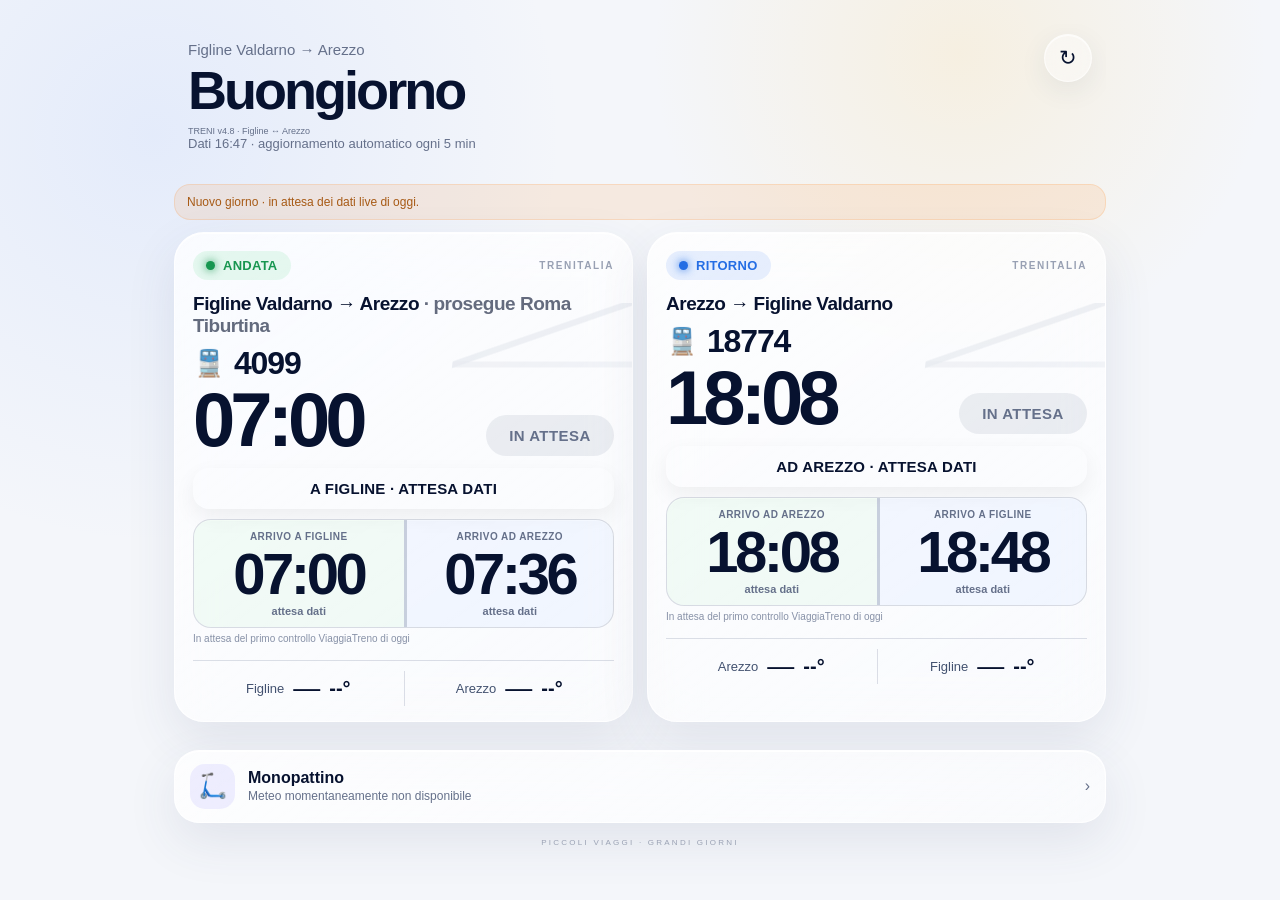
==== commit b1cd85cd: "Mostra ora reale dati live Train v4.8" ====
--- a/treno-v4.html
+++ b/treno-v4.html
@@ -125,7 +125,7 @@
 <script>
 (function(){
   try{
-    const UI_BUILD="47";
+    const UI_BUILD="48";
     const u=new URL(location.href);
     if(u.searchParams.get("build")!==UI_BUILD){
       u.searchParams.set("build",UI_BUILD);
@@ -156,7 +156,7 @@
     <div class="topline">
       <div>
         <div class="route-mini">Figline Valdarno → Arezzo</div>
-        <h1 id="greeting">Buongiorno</h1><div style="font-size:9px;color:var(--muted);margin-top:4px">TRENI v4.7 · Figline ↔ Arezzo</div>
+        <h1 id="greeting">Buongiorno</h1><div style="font-size:9px;color:var(--muted);margin-top:4px">TRENI v4.8 · Figline ↔ Arezzo</div>
         <div id="refreshMeta" class="refresh-meta">Caricamento dati…</div>
       </div>
       <div class="actions"><button id="refreshBtn" class="circle" type="button" aria-label="Aggiorna">↻</button></div>
@@ -212,7 +212,7 @@
 <script>
 (()=>{
 "use strict";
-const VERSION="4.7-github-only";
+const VERSION="4.8-persistent-live";
 const FIGLINE={lat:43.6198,lon:11.4719}, AREZZO={lat:43.4633,lon:11.8796};
 const $=s=>document.querySelector(s);
 const ui={
@@ -261,6 +261,11 @@
  const t=Date.parse(iso); if(!Number.isFinite(t))return Infinity;
  return Math.max(0,(Date.now()-t)/60000);
 }
+function dataClock(iso){
+ const t=Date.parse(iso); if(!Number.isFinite(t))return "--:--";
+ return clock(new Date(t));
+}
+let lastTrainGeneratedAt=null;
 
 function renderTrain(key,d){
  const dep=key==="out"?ui.outDeparture:ui.backDeparture, st=key==="out"?ui.outStatus:ui.backStatus,
@@ -342,6 +347,7 @@
  const r=await fetch(`./data/trains.json?v=${Date.now()}`,{cache:"no-store"});
  if(!r.ok)throw new Error("Dati ferroviari non disponibili");
  const data=await r.json();
+ lastTrainGeneratedAt=data?.generatedAt||null;
  const staleDay=data?.dataDate && data.dataDate!==todayRome();
 
  // A mezzanotte non mostriamo più ritardi/stati del giorno precedente.
@@ -371,7 +377,7 @@
   ui.notice.classList.add("show");
  }
  await loadWeather();
- ui.meta.textContent=`Agg. ${clock()} · controllo ferroviario automatico ~5 min${trainOk?"":" · offline"}`;
+ ui.meta.textContent=trainOk&&lastTrainGeneratedAt?`Dati ${dataClock(lastTrainGeneratedAt)} · aggiornamento automatico ogni 5 min`:`Controllo ${clock()} · dati ferroviari non disponibili`;
  ui.refresh.disabled=false;ui.refresh.textContent="↻";
 }
 ui.refresh.addEventListener("click",refreshAll);
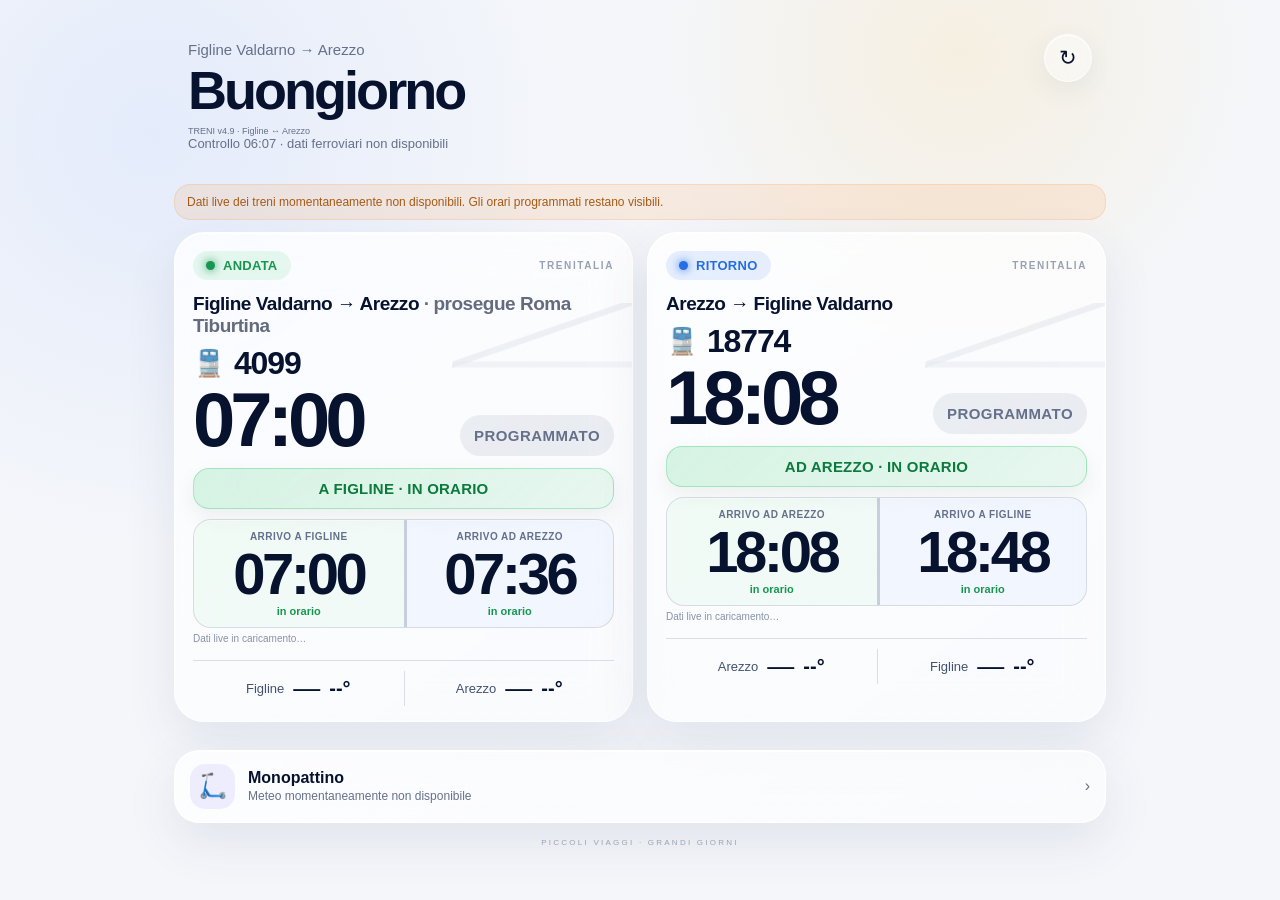
==== commit 7f970e93: "Separa dati live dalla PWA Train v4.9" ====
--- a/treno-v4.html
+++ b/treno-v4.html
@@ -125,7 +125,7 @@
 <script>
 (function(){
   try{
-    const UI_BUILD="48";
+    const UI_BUILD="49";
     const u=new URL(location.href);
     if(u.searchParams.get("build")!==UI_BUILD){
       u.searchParams.set("build",UI_BUILD);
@@ -156,7 +156,7 @@
     <div class="topline">
       <div>
         <div class="route-mini">Figline Valdarno → Arezzo</div>
-        <h1 id="greeting">Buongiorno</h1><div style="font-size:9px;color:var(--muted);margin-top:4px">TRENI v4.8 · Figline ↔ Arezzo</div>
+        <h1 id="greeting">Buongiorno</h1><div style="font-size:9px;color:var(--muted);margin-top:4px">TRENI v4.9 · Figline ↔ Arezzo</div>
         <div id="refreshMeta" class="refresh-meta">Caricamento dati…</div>
       </div>
       <div class="actions"><button id="refreshBtn" class="circle" type="button" aria-label="Aggiorna">↻</button></div>
@@ -212,7 +212,7 @@
 <script>
 (()=>{
 "use strict";
-const VERSION="4.8-persistent-live";
+const VERSION="4.9-live-data-branch";
 const FIGLINE={lat:43.6198,lon:11.4719}, AREZZO={lat:43.4633,lon:11.8796};
 const $=s=>document.querySelector(s);
 const ui={
@@ -344,7 +344,7 @@
  }catch(e){ui.scooter.textContent="Meteo momentaneamente non disponibile"}
 }
 async function loadTrains(){
- const r=await fetch(`./data/trains.json?v=${Date.now()}`,{cache:"no-store"});
+ const r=await fetch(`https://raw.githubusercontent.com/MarcoVeneri/Train/live-data/data/trains.json?v=${Date.now()}`,{cache:"no-store",mode:"cors"});
  if(!r.ok)throw new Error("Dati ferroviari non disponibili");
  const data=await r.json();
  lastTrainGeneratedAt=data?.generatedAt||null;
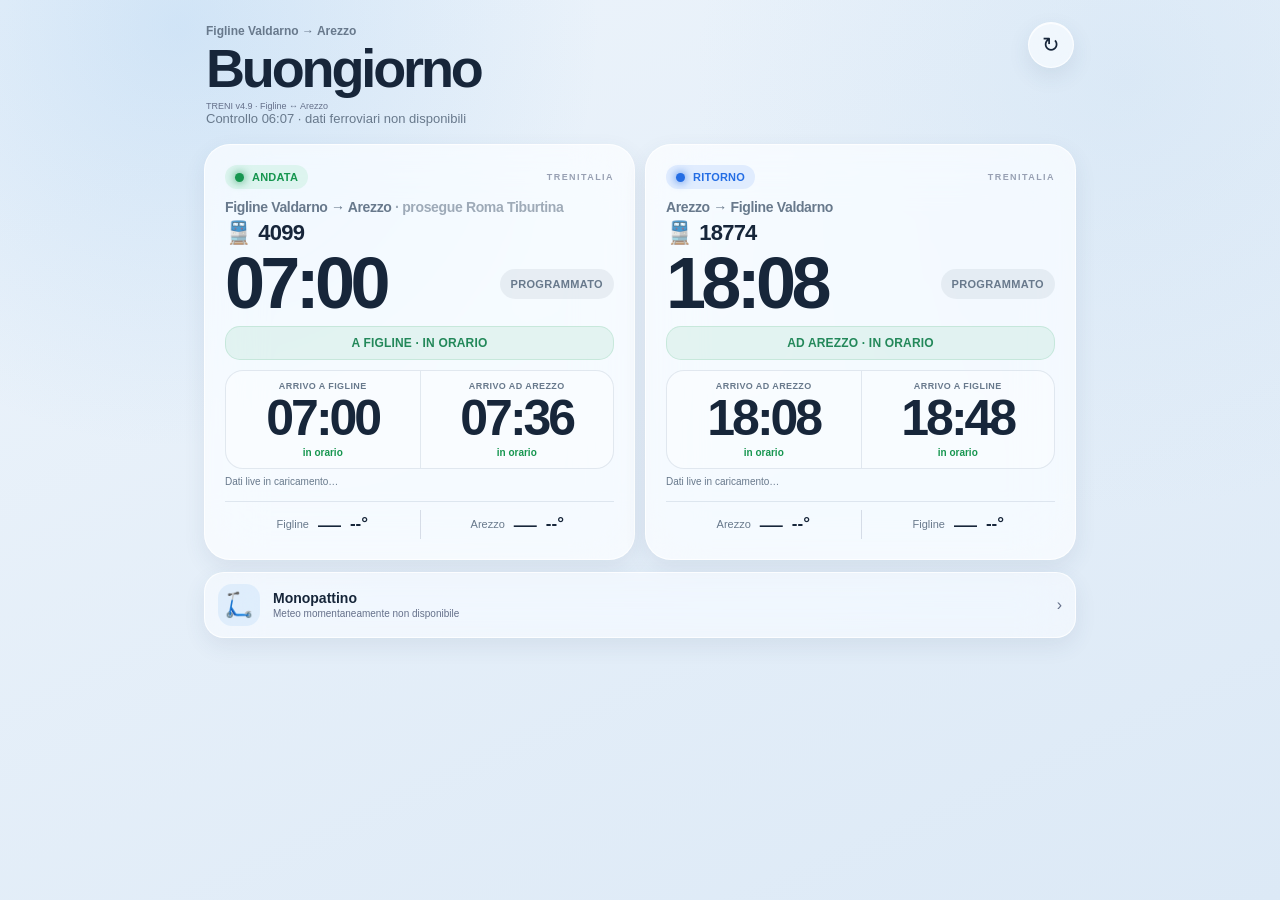
==== commit 23151029: "Use fixed status logic in installed Train PWA" ====
--- a/treno-v4.html
+++ b/treno-v4.html
@@ -14,7 +14,7 @@
   <meta name="format-detection" content="telephone=no">
   <link rel="manifest" href="./manifest.webmanifest">
   <link rel="icon" href="./icon.svg" type="image/svg+xml">
-  <title>Treni Figline ↔ Arezzo v4</title>
+  <title>Train</title>
   <style>
     :root{
       color-scheme:light dark;
@@ -125,7 +125,7 @@
 <script>
 (function(){
   try{
-    const UI_BUILD="49";
+    const UI_BUILD="53";
     const u=new URL(location.href);
     if(u.searchParams.get("build")!==UI_BUILD){
       u.searchParams.set("build",UI_BUILD);
@@ -149,6 +149,7 @@
 })();
 </script>
 
+  <link rel="stylesheet" href="./train-ios27.css?v=50">
 </head>
 <body>
 <main class="app">
@@ -235,13 +236,13 @@
  ui.outDeparture.textContent="07:00";
  ui.backDeparture.textContent="18:08";
 
- ui.outStatus.textContent="IN ATTESA"; statusClass(ui.outStatus,"neutral");
- ui.backStatus.textContent="IN ATTESA"; statusClass(ui.backStatus,"neutral");
-
- ui.outPunctuality.textContent="A FIGLINE · ATTESA DATI";
- ui.outPunctuality.className="punctuality neutral";
- ui.backPunctuality.textContent="AD AREZZO · ATTESA DATI";
- ui.backPunctuality.className="punctuality neutral";
+ ui.outStatus.textContent="IN ORARIO"; statusClass(ui.outStatus,"ok");
+ ui.backStatus.textContent="IN ORARIO"; statusClass(ui.backStatus,"ok");
+
+ ui.outPunctuality.textContent="A FIGLINE · IN ORARIO";
+ ui.outPunctuality.className="punctuality ok";
+ ui.backPunctuality.textContent="AD AREZZO · IN ORARIO";
+ ui.backPunctuality.className="punctuality ok";
 
  ui.outBoardTime.textContent="07:00";
  ui.outDestTime.textContent="07:36";
@@ -249,11 +250,11 @@
  ui.backDestTime.textContent="18:48";
 
  for(const el of [ui.outBoardDelta,ui.outDestDelta,ui.backBoardDelta,ui.backDestDelta]){
-   el.textContent="attesa dati";
-   el.className="timing-delta";
- }
- ui.outLive.textContent="In attesa del primo controllo ViaggiaTreno di oggi";
- ui.backLive.textContent="In attesa del primo controllo ViaggiaTreno di oggi";
+   el.textContent="in orario";
+   el.className="timing-delta ok";
+ }
+ ui.outLive.textContent="Controllo automatico prima della partenza";
+ ui.backLive.textContent="Controllo automatico prima della partenza";
 }
 
 function dataAgeMinutes(iso){
@@ -272,10 +273,28 @@
  punct=key==="out"?ui.outPunctuality:ui.backPunctuality,
  inf=key==="out"?ui.outInfo:ui.backInfo, live=key==="out"?ui.outLive:ui.backLive;
  if(d?.departureScheduled)dep.textContent=d.departureScheduled;
+ const staleSource=d?.liveAvailable===false || (d?.dataDate && d.dataDate!==todayRome());
+ const departed=Boolean(d?.departureActual || d?.started===true || d?.status==="DEPARTED");
+ if(staleSource && !departed){
+   st.textContent="DATI NON LIVE";statusClass(st,"delay");
+   const stationLabel=key==="out"?"A FIGLINE":"AD AREZZO";
+   punct.textContent=`${stationLabel} · VERIFICA NON DISPONIBILE`;
+   punct.className="punctuality neutral";
+   const boardTimeEl=key==="out"?ui.outBoardTime:ui.backBoardTime;
+   const boardDeltaEl=key==="out"?ui.outBoardDelta:ui.backBoardDelta;
+   const destTimeEl=key==="out"?ui.outDestTime:ui.backDestTime;
+   const destDeltaEl=key==="out"?ui.outDestDelta:ui.backDestDelta;
+   boardTimeEl.textContent=d?.boardingArrivalScheduled||d?.departureScheduled||"--:--";
+   destTimeEl.textContent=d?.arrivalScheduled||"--:--";
+   boardDeltaEl.textContent="non verificato";boardDeltaEl.className="timing-delta";
+   destDeltaEl.textContent="non verificato";destDeltaEl.className="timing-delta";
+   live.textContent="Controllo live non riuscito · nuovo tentativo automatico";
+   return;
+ }
  let cls="neutral",txt="IN ORARIO";
  const boardingDelay=Number(d?.boardingDelayMinutes ?? d?.delayMinutes ?? 0);
  if(d?.cancelled){txt="SOPPRESSO";cls="bad"}
- else if(d?.departureActual){
+ else if(departed){
    txt=boardingDelay>0?`PARTITO +${Math.round(boardingDelay)}`:"PARTITO";
    cls=boardingDelay>=15?"bad":boardingDelay>0?"delay":"ok";
  }
@@ -313,10 +332,13 @@
  destTimeEl.textContent=destTime; destDeltaEl.textContent=dd.text; destDeltaEl.className="timing-delta "+dd.cls;
  let bits=[];
  if(d?.departureActual)bits.push(`Partenza effettiva ${d.departureActual}`);
+ else if(departed && d?.boardingArrivalActual)bits.push(`Partito · passaggio alla stazione di salita ${d.boardingArrivalActual}`);
+ else if(departed)bits.push("Partito");
  else if(d?.trainStarted && d?.lastDetection)bits.push(`Treno in viaggio · ultimo rilevamento: ${d.lastDetection}`);
  else if(d?.lastDetection && d.lastDetection!=="--")bits.push(`Ultimo rilevamento: ${d.lastDetection}`);
  if(d?.dataDate && d.dataDate!==todayRome())bits.push("dato non odierno");
- if(d?.fetchError)bits.push("ultimo aggiornamento live non riuscito");
+ if(d?.provisional)bits.push("controllo automatico prima della partenza");
+ else if(d?.staleLive||d?.fetchError)bits.push("ultimo dato verificato mantenuto · nuovo controllo in corso");
  live.textContent=bits.length?bits.join(" · "):"Stato live ViaggiaTreno";
 }
 function weatherIcon(code){
@@ -354,15 +376,22 @@
  // Restiamo in attesa finché il backend non pubblica il primo dato del nuovo giorno.
  if(staleDay){
    resetForNewDay();
-   ui.notice.textContent="Nuovo giorno · in attesa dei dati live di oggi.";
-   ui.notice.classList.add("show");
+   ui.notice.classList.remove("show");
    return data;
  }
 
  renderTrain("out",data?.trains?.["4099"]);renderTrain("back",data?.trains?.["18774"]);
  const age=dataAgeMinutes(data?.generatedAt);
- if(age>25){
-   ui.notice.textContent=`ATTENZIONE: ultimo controllo ferroviario ${Math.round(age)} minuti fa.`;
+ const hardSourceFailed=Object.values(data?.trains||{}).some(x=>x?.liveAvailable===false || (x?.dataDate && x.dataDate!==todayRome()));
+ const provisional=Object.values(data?.trains||{}).some(x=>x?.provisional===true);
+ const nowParts=romeDateParts();
+ const hm=Number(nowParts.hour)*60+Number(nowParts.minute);
+ const activeWindow=(hm>=360&&hm<=570)||(hm>=1020&&hm<=1260);
+ if(hardSourceFailed){
+   ui.notice.textContent="Dati live momentaneamente non disponibili.";
+   ui.notice.classList.add("show");
+ }else if(age>25 && activeWindow && !provisional){
+   ui.notice.textContent=`Ultimo controllo ferroviario ${Math.round(age)} minuti fa.`;
    ui.notice.classList.add("show");
    for(const el of [ui.outStatus,ui.backStatus]){
      if(el.textContent==="IN ORARIO"){el.textContent="DATI NON LIVE";statusClass(el,"delay")}
@@ -389,8 +418,7 @@
  if(nowDay!==activeDay){
    activeDay=nowDay;
    resetForNewDay();
-   ui.notice.textContent="Nuovo giorno · in attesa dei dati live di oggi.";
-   ui.notice.classList.add("show");
+   ui.notice.classList.remove("show");
    refreshAll();
  }
 }
--- a/train-ios27.css
+++ b/train-ios27.css
@@ -0,0 +1,37 @@
+/* Train · iOS 27 inspired redesign */
+:root{
+  --t-bg:#edf4fb;--t-bg2:#dce9f6;--t-text:#17263a;--t-muted:#68798c;
+  --t-glass:rgba(255,255,255,.68);--t-edge:rgba(255,255,255,.78);--t-line:rgba(51,84,120,.12);
+  --t-shadow:0 16px 42px rgba(52,79,108,.12);--t-shadow-soft:0 8px 22px rgba(52,79,108,.09);
+  --t-blue:#4b98ee;--t-green:#4ab77d;--t-red:#e06269;--t-amber:#dfa34d;
+}
+html,body{background:radial-gradient(circle at 14% 3%,rgba(111,174,231,.22),transparent 30%),radial-gradient(circle at 88% 9%,rgba(191,217,240,.30),transparent 31%),linear-gradient(155deg,var(--t-bg),var(--t-bg2))!important;color:var(--t-text)!important}
+.app{width:min(100%,900px)!important;padding:max(18px,env(safe-area-inset-top)) 14px max(22px,env(safe-area-inset-bottom))!important}
+.hero{min-height:0!important;padding:4px 2px 18px!important;border-radius:0!important;overflow:visible!important}
+.hero:before,.hero:after{display:none!important}
+.route-mini,.refresh-meta{color:var(--t-muted)!important}
+.route-mini{font-size:12px!important;font-weight:700!important;margin-top:2px!important}
+h1{font-size:clamp(38px,6vw,54px)!important;line-height:.95!important;margin:5px 0 7px!important;font-weight:820!important;letter-spacing:-.058em!important}
+.actions{gap:8px!important}.circle{width:46px!important;height:46px!important;background:rgba(255,255,255,.60)!important;border:1px solid var(--t-edge)!important;box-shadow:0 8px 22px rgba(48,78,108,.10),inset 0 1px 0 rgba(255,255,255,.78)!important;backdrop-filter:blur(24px) saturate(160%)!important;-webkit-backdrop-filter:blur(24px) saturate(160%)!important}
+.notice{display:none!important;border-radius:18px!important;margin-bottom:10px!important}
+.cards{display:grid!important;grid-template-columns:1fr!important;gap:10px!important}
+.train-card{min-height:0!important;border-radius:26px!important;padding:16px!important;background:var(--t-glass)!important;border:1px solid var(--t-edge)!important;box-shadow:var(--t-shadow-soft)!important;backdrop-filter:blur(28px) saturate(155%)!important;-webkit-backdrop-filter:blur(28px) saturate(155%)!important}
+.train-card:after{display:none!important}
+.card-head{align-items:center!important}.trip-pill{padding:6px 10px!important;font-size:11px!important;border-radius:999px!important}.brand{font-size:9px!important}
+.route-line{font-size:14px!important;color:var(--t-muted)!important;margin-top:10px!important;font-weight:650!important}
+.train-number{font-size:22px!important;margin-top:5px!important;gap:7px!important}.train-glyph{font-size:22px!important}
+.main-row{align-items:center!important;margin-top:5px!important}.departure{font-size:clamp(58px,15vw,76px)!important;line-height:.9!important;font-weight:850!important}
+.status-pill{min-width:0!important;padding:9px 11px!important;font-size:11px!important;box-shadow:none!important}
+.status-pill.ok{background:rgba(74,183,125,.14)!important;color:#23885a!important}.status-pill.delay{background:rgba(223,163,77,.16)!important;color:#aa6f19!important}.status-pill.bad{background:rgba(224,98,105,.15)!important;color:#b84249!important}.status-pill.neutral{background:rgba(104,121,140,.10)!important;color:var(--t-muted)!important}
+.punctuality{margin-top:10px!important;padding:9px 11px!important;border-radius:15px!important;font-size:12px!important;box-shadow:none!important}
+.punctuality.ok{background:rgba(74,183,125,.11)!important;color:#23885a!important;border-color:rgba(74,183,125,.18)!important}.punctuality.late,.punctuality.bad{background:rgba(224,98,105,.13)!important;color:#b84249!important;border-color:rgba(224,98,105,.20)!important}.punctuality.early{background:rgba(75,152,238,.12)!important;color:#337dca!important;border-color:rgba(75,152,238,.20)!important}.punctuality.neutral{background:rgba(104,121,140,.09)!important;color:var(--t-muted)!important}
+.timing-split{margin-top:10px!important;border-radius:18px!important;background:rgba(255,255,255,.34)!important;border:1px solid var(--t-line)!important;box-shadow:none!important}
+.timing-cell{padding:10px 8px!important}.timing-cell:first-child,.timing-cell:last-child{background:transparent!important}.timing-cell+.timing-cell{border-left:1px solid var(--t-line)!important}
+.timing-label{font-size:9px!important;color:var(--t-muted)!important}.timing-time{font-size:clamp(38px,10vw,50px)!important;color:var(--t-text)!important}.timing-delta{font-size:10px!important}
+.live-note{color:var(--t-muted)!important;margin-top:7px!important}.divider{margin:11px 0 8px!important;background:var(--t-line)!important}
+.weather-strip{border:0!important}.weather-item{padding:3px 5px!important}.weather-city{font-size:11px!important;color:var(--t-muted)!important}.weather-ico{font-size:23px!important}.weather-temp{font-size:17px!important}
+.scooter{border-radius:20px!important;margin-top:2px!important;padding:11px 13px!important;background:rgba(255,255,255,.52)!important;border:1px solid var(--t-edge)!important;box-shadow:var(--t-shadow-soft)!important}.scooter-icon{width:42px!important;height:42px!important;border-radius:14px!important;background:rgba(75,152,238,.11)!important}.scooter-title{font-size:14px!important}.scooter-sub{font-size:10px!important}
+.footer{display:none!important}
+@media(min-width:760px){.cards{grid-template-columns:1fr 1fr!important}.scooter{grid-column:1/-1!important}.train-card{padding:20px!important}.departure{font-size:72px!important}.timing-time{font-size:50px!important}}
+@media(max-width:759px){.app{padding:max(14px,env(safe-area-inset-top)) 8px max(14px,env(safe-area-inset-bottom))!important}.hero{padding:2px 3px 14px!important}h1{font-size:36px!important}.circle{width:43px!important;height:43px!important}.train-card{border-radius:23px!important;padding:13px!important}.departure{font-size:60px!important}.timing-time{font-size:39px!important}.status-pill{font-size:10px!important;padding:8px 9px!important}}
+@media(prefers-color-scheme:dark){:root{--t-bg:#191e24;--t-bg2:#252c34;--t-text:#f2f5f8;--t-muted:#a8b1bb;--t-glass:rgba(37,44,52,.76);--t-edge:rgba(255,255,255,.09);--t-line:rgba(255,255,255,.08);--t-shadow:0 18px 46px rgba(0,0,0,.28);--t-shadow-soft:0 9px 24px rgba(0,0,0,.18)}html,body{background:radial-gradient(circle at 15% 2%,rgba(76,126,174,.18),transparent 30%),radial-gradient(circle at 90% 8%,rgba(94,111,128,.13),transparent 28%),linear-gradient(155deg,#191e24,#252c34)!important}.circle,.scooter{background:rgba(40,47,56,.76)!important;border-color:rgba(255,255,255,.09)!important}.train-card{background:rgba(37,44,52,.76)!important;border-color:rgba(255,255,255,.09)!important}.timing-split{background:rgba(255,255,255,.035)!important}.status-pill.ok,.punctuality.ok{color:#7ad5a5!important}.status-pill.delay{color:#efbd73!important}.status-pill.bad,.punctuality.late,.punctuality.bad{color:#ff858b!important}.punctuality.early{color:#8fb8ff!important}}
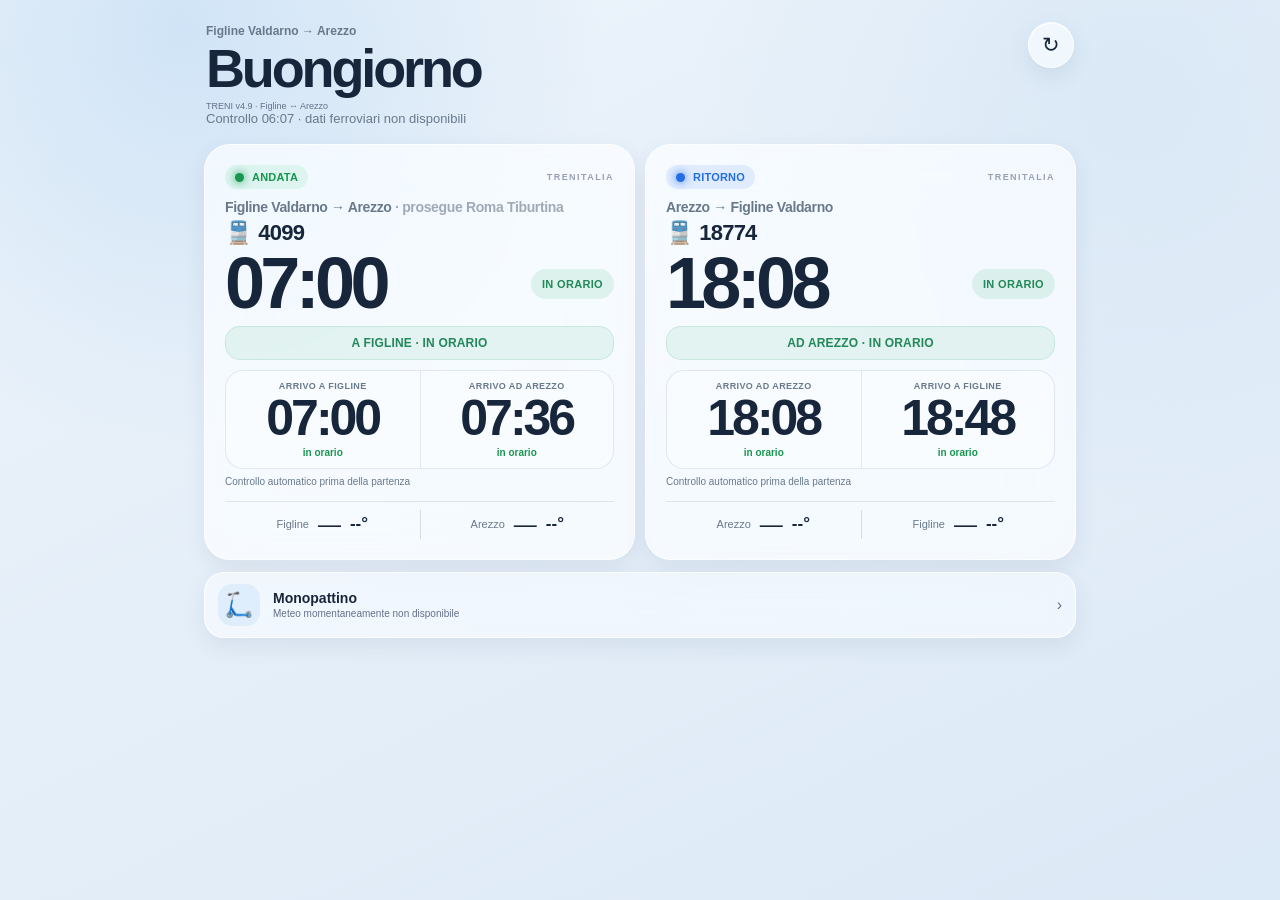
==== commit 0a89cb95: "Show current replacement train in PWA" ====
--- a/treno-v4.html
+++ b/treno-v4.html
@@ -125,7 +125,7 @@
 <script>
 (function(){
   try{
-    const UI_BUILD="53";
+    const UI_BUILD="54";
     const u=new URL(location.href);
     if(u.searchParams.get("build")!==UI_BUILD){
       u.searchParams.set("build",UI_BUILD);
@@ -170,7 +170,7 @@
     <article class="train-card glass">
       <div class="card-head"><span class="trip-pill out"><span class="dot"></span>ANDATA</span><span class="brand">TRENITALIA</span></div>
       <div class="route-line">Figline Valdarno → Arezzo <span style="opacity:.62">· prosegue Roma Tiburtina</span></div>
-      <div class="train-number"><span class="train-glyph">🚆</span><span>4099</span></div>
+      <div class="train-number"><span class="train-glyph">🚆</span><span id="outTrainNumber">4099</span></div>
       <div class="main-row"><div id="outDeparture" class="departure">07:00</div><div id="outStatus" class="status-pill neutral">PROGRAMMATO</div></div>
       <div id="outPunctuality" class="punctuality ok">A FIGLINE · IN ORARIO</div><div id="outInfo" class="timing-split">
         <div class="timing-cell"><div class="timing-label">Arrivo a Figline</div><div id="outBoardTime" class="timing-time">07:00</div><div id="outBoardDelta" class="timing-delta ok">in orario</div></div>
@@ -187,7 +187,7 @@
     <article class="train-card glass">
       <div class="card-head"><span class="trip-pill back"><span class="dot"></span>RITORNO</span><span class="brand">TRENITALIA</span></div>
       <div class="route-line">Arezzo → Figline Valdarno</div>
-      <div class="train-number"><span class="train-glyph">🚆</span><span>18774</span></div>
+      <div class="train-number"><span class="train-glyph">🚆</span><span id="backTrainNumber">18774</span></div>
       <div class="main-row"><div id="backDeparture" class="departure">18:08</div><div id="backStatus" class="status-pill neutral">PROGRAMMATO</div></div>
       <div id="backPunctuality" class="punctuality ok">AD AREZZO · IN ORARIO</div><div id="backInfo" class="timing-split">
         <div class="timing-cell"><div class="timing-label">Arrivo ad Arezzo</div><div id="backBoardTime" class="timing-time">18:08</div><div id="backBoardDelta" class="timing-delta ok">in orario</div></div>
@@ -218,8 +218,8 @@
 const $=s=>document.querySelector(s);
 const ui={
  greeting:$("#greeting"),meta:$("#refreshMeta"),refresh:$("#refreshBtn"),notice:$("#notice"),
- outDeparture:$("#outDeparture"),outStatus:$("#outStatus"),outPunctuality:$("#outPunctuality"),outInfo:$("#outInfo"),outLive:$("#outLive"),outBoardTime:$("#outBoardTime"),outBoardDelta:$("#outBoardDelta"),outDestTime:$("#outDestTime"),outDestDelta:$("#outDestDelta"),
- backDeparture:$("#backDeparture"),backStatus:$("#backStatus"),backPunctuality:$("#backPunctuality"),backInfo:$("#backInfo"),backLive:$("#backLive"),backBoardTime:$("#backBoardTime"),backBoardDelta:$("#backBoardDelta"),backDestTime:$("#backDestTime"),backDestDelta:$("#backDestDelta"),
+ outTrainNumber:$("#outTrainNumber"),outDeparture:$("#outDeparture"),outStatus:$("#outStatus"),outPunctuality:$("#outPunctuality"),outInfo:$("#outInfo"),outLive:$("#outLive"),outBoardTime:$("#outBoardTime"),outBoardDelta:$("#outBoardDelta"),outDestTime:$("#outDestTime"),outDestDelta:$("#outDestDelta"),
+ backTrainNumber:$("#backTrainNumber"),backDeparture:$("#backDeparture"),backStatus:$("#backStatus"),backPunctuality:$("#backPunctuality"),backInfo:$("#backInfo"),backLive:$("#backLive"),backBoardTime:$("#backBoardTime"),backBoardDelta:$("#backBoardDelta"),backDestTime:$("#backDestTime"),backDestDelta:$("#backDestDelta"),
  fmI:$("#fmI"),fmT:$("#fmT"),amI:$("#amI"),amT:$("#amT"),aeI:$("#aeI"),aeT:$("#aeT"),feI:$("#feI"),feT:$("#feT"),
  scooter:$("#scooterNote")
 };
@@ -233,7 +233,11 @@
 function statusClass(el,c){el.className="status-pill "+c}
 
 function resetForNewDay(){
- ui.outDeparture.textContent="07:00";
+ const today=todayRome();
+ const replacement=today>="2026-10-12" && today<="2026-12-04";
+ ui.outTrainNumber.textContent=replacement?"34221":"4099";
+ ui.backTrainNumber.textContent="18774";
+ ui.outDeparture.textContent=replacement?"06:55":"07:00";
  ui.backDeparture.textContent="18:08";
 
  ui.outStatus.textContent="IN ORARIO"; statusClass(ui.outStatus,"ok");
@@ -244,8 +248,8 @@
  ui.backPunctuality.textContent="AD AREZZO · IN ORARIO";
  ui.backPunctuality.className="punctuality ok";
 
- ui.outBoardTime.textContent="07:00";
- ui.outDestTime.textContent="07:36";
+ ui.outBoardTime.textContent=replacement?"06:55":"07:00";
+ ui.outDestTime.textContent=replacement?"07:31":"07:36";
  ui.backBoardTime.textContent="18:08";
  ui.backDestTime.textContent="18:48";
 
@@ -272,6 +276,8 @@
  const dep=key==="out"?ui.outDeparture:ui.backDeparture, st=key==="out"?ui.outStatus:ui.backStatus,
  punct=key==="out"?ui.outPunctuality:ui.backPunctuality,
  inf=key==="out"?ui.outInfo:ui.backInfo, live=key==="out"?ui.outLive:ui.backLive;
+ const trainNumberEl=key==="out"?ui.outTrainNumber:ui.backTrainNumber;
+ if(d?.number)trainNumberEl.textContent=d.number;
  if(d?.departureScheduled)dep.textContent=d.departureScheduled;
  const staleSource=d?.liveAvailable===false || (d?.dataDate && d.dataDate!==todayRome());
  const departed=Boolean(d?.departureActual || d?.started===true || d?.status==="DEPARTED");
@@ -424,6 +430,7 @@
 }
 
 setGreeting();
+resetForNewDay();
 setInterval(setGreeting,60000);
 setInterval(watchDayChange,15000);
 refreshAll();
